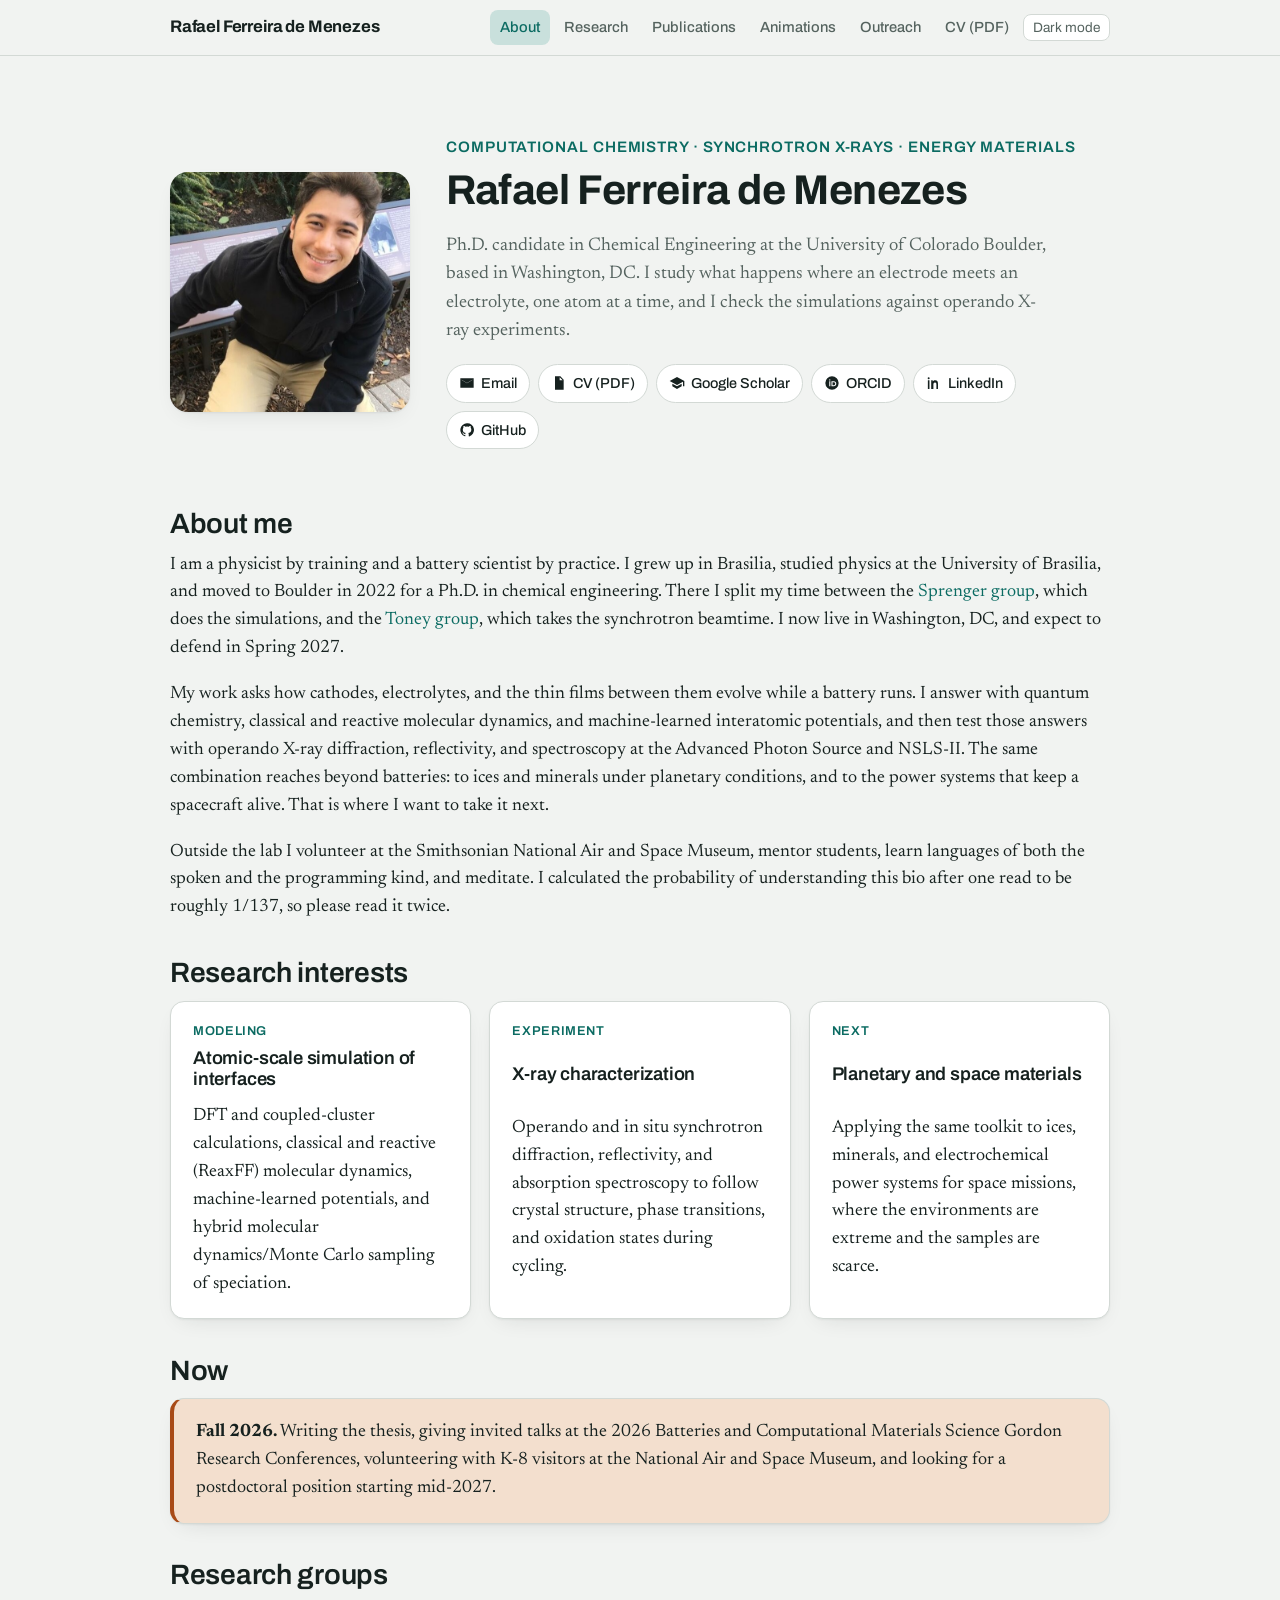
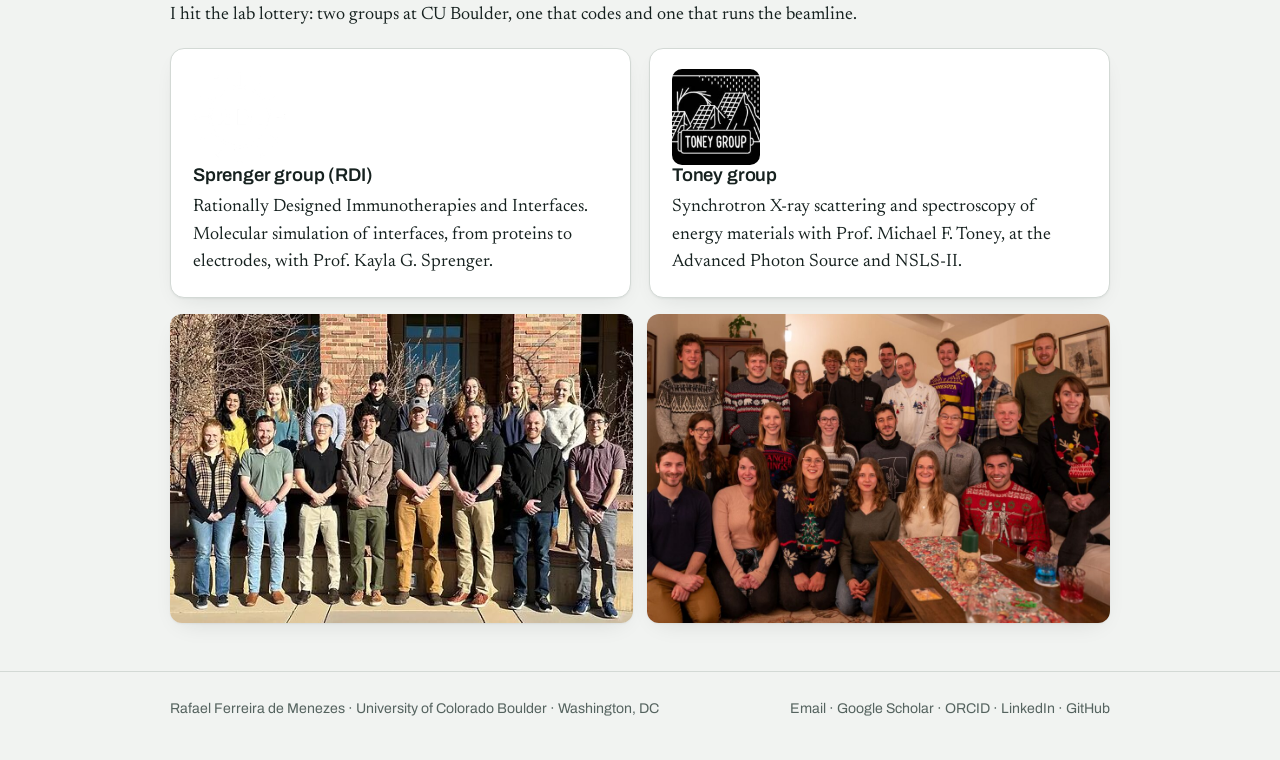
==== index.html @ 825cf869 "Initial site: about, research, publications, animations, outreach Co-Authored-By: Claude Fable 5.1 <" ====
<!DOCTYPE html>
<html lang="en">
<head>
<meta charset="utf-8">
<meta name="viewport" content="width=device-width, initial-scale=1">
<title>Rafael Ferreira de Menezes</title>
<meta name="description" content="Computational chemist and materials scientist. PhD candidate at CU Boulder working on electrochemical interfaces with molecular simulation and synchrotron X-rays.">
<meta property="og:title" content="Rafael Ferreira de Menezes">
<meta property="og:description" content="Computational chemist and materials scientist. PhD candidate at CU Boulder working on electrochemical interfaces with molecular simulation and synchrotron X-rays.">
<meta property="og:type" content="website">
<meta property="og:url" content="https://res07.github.io/">
<meta property="og:image" content="https://res07.github.io/assets/img/headshot.jpg">
<link rel="canonical" href="https://res07.github.io/">
<link rel="icon" href="favicon.svg" type="image/svg+xml">
<link rel="preconnect" href="https://fonts.googleapis.com">
<link rel="preconnect" href="https://fonts.gstatic.com" crossorigin>
<link rel="stylesheet" href="https://fonts.googleapis.com/css2?family=Archivo:wght@500;600;700&family=Newsreader:opsz,wght@6..72,400;6..72,500;6..72,600&family=IBM+Plex+Mono:wght@400;500&display=swap">
<link rel="stylesheet" href="assets/css/style.css">
<script>try{var t=localStorage.getItem('theme');if(t==='dark'||t==='light')document.documentElement.setAttribute('data-theme',t);}catch(e){}</script>
</head>
<body>
<a class="skip" href="#main">Skip to content</a>
<header class="site-header"><div class="wrap">
  <a class="brand" href="index.html">Rafael Ferreira de Menezes</a>
  <nav class="main" aria-label="Main">
    <a href="index.html" aria-current="page">About</a><a href="research.html">Research</a><a href="publications.html">Publications</a><a href="animations.html">Animations</a><a href="outreach.html">Outreach</a><a href="assets/cv/Rafael_Ferreira_de_Menezes_CV.pdf">CV (PDF)</a>
    <button class="theme-btn" type="button" aria-label="Toggle color theme">Theme</button>
  </nav>
</div></header>
<main id="main" class="wrap">

<section class="hero">
  <img src="assets/img/headshot.jpg" alt="Rafael Ferreira de Menezes" width="240" height="240">
  <div>
    <div class="kicker">Computational chemistry · Synchrotron X-rays · Energy materials</div>
    <h1>Rafael Ferreira de Menezes</h1>
    <p class="lede">Ph.D. candidate in Chemical Engineering at the University of Colorado Boulder, based in Washington, DC. I study what happens where an electrode meets an electrolyte, one atom at a time, and I check the simulations against operando X-ray experiments.</p>
    <ul class="links">
<li><a href="mailto:ferreira.rafaeldemenezes@gmail.com"><svg viewBox="0 0 24 24"><path d="M2 5h20v14H2zM4 7v.5l8 5 8-5V7l-8 5z"/></svg>Email</a></li>
<li><a href="assets/cv/Rafael_Ferreira_de_Menezes_CV.pdf" target="_blank" rel="noopener"><svg viewBox="0 0 24 24"><path d="M6 2h8l5 5v15H6zm7 1.5V8h4.5zM8 11h8v1.5H8zm0 3h8v1.5H8zm0 3h5v1.5H8z"/></svg>CV (PDF)</a></li>
<li><a href="https://scholar.google.com/citations?user=69vW21YAAAAJ&amp;hl=en" target="_blank" rel="noopener"><svg viewBox="0 0 24 24"><path d="M12 3 1 9l11 6 9-4.9V17h2V9zM5 13.2V17l7 4 7-4v-3.8l-7 3.8z"/></svg>Google Scholar</a></li>
<li><a href="https://orcid.org/0000-0002-4908-3391" target="_blank" rel="noopener"><svg viewBox="0 0 24 24"><path d="M12 2a10 10 0 1 0 0 20 10 10 0 0 0 0-20zm-3.3 4.4a1 1 0 1 1 0 2 1 1 0 0 1 0-2zM7.9 9.3h1.6v7.5H7.9zm3.3 0h3.3c2.6 0 3.9 1.7 3.9 3.8s-1.3 3.7-3.9 3.7h-3.3zm1.6 1.4v4.7h1.6c1.7 0 2.4-1 2.4-2.3 0-1.4-.8-2.4-2.4-2.4z"/></svg>ORCID</a></li>
<li><a href="https://www.linkedin.com/in/rafael-ferreira-de-menezes/" target="_blank" rel="noopener"><svg viewBox="0 0 24 24"><path d="M4 3.5A1.5 1.5 0 1 1 4 6.5a1.5 1.5 0 0 1 0-3zM2.8 8h2.4v13H2.8zm5 0h2.3v1.8c.5-.9 1.7-2 3.6-2 3.6 0 4.3 2.4 4.3 5.4V21h-2.4v-6.2c0-1.5 0-3.4-2.1-3.4s-2.4 1.6-2.4 3.3V21H7.8z"/></svg>LinkedIn</a></li>
<li><a href="https://github.com/RES07" target="_blank" rel="noopener"><svg viewBox="0 0 24 24"><path d="M12 2a10 10 0 0 0-3.2 19.5c.5.1.7-.2.7-.5v-1.8c-2.8.6-3.4-1.2-3.4-1.2-.4-1.2-1.1-1.5-1.1-1.5-.9-.6.1-.6.1-.6 1 .1 1.5 1 1.5 1 .9 1.6 2.4 1.1 3 .9.1-.7.4-1.1.7-1.4-2.2-.2-4.6-1.1-4.6-4.9 0-1.1.4-2 1-2.7-.1-.3-.4-1.3.1-2.7 0 0 .8-.3 2.8 1a9.5 9.5 0 0 1 5 0c1.9-1.3 2.8-1 2.8-1 .5 1.4.2 2.4.1 2.7.6.7 1 1.6 1 2.7 0 3.8-2.4 4.7-4.6 4.9.4.3.7.9.7 1.9v2.8c0 .3.2.6.7.5A10 10 0 0 0 12 2z"/></svg>GitHub</a></li>
    </ul>
  </div>
</section>

<section>
  <h2>About me</h2>
  <p>I am a physicist by training and a battery scientist by practice. I grew up in Brasilia, studied physics at the University of Brasilia, and moved to Boulder in 2022 for a Ph.D. in chemical engineering. There I split my time between the <a href="https://www.colorado.edu/lab/sprenger/" target="_blank" rel="noopener">Sprenger group</a>, which does the simulations, and the <a href="https://www.colorado.edu/lab/toney/" target="_blank" rel="noopener">Toney group</a>, which takes the synchrotron beamtime. I now live in Washington, DC, and expect to defend in Spring 2027.</p>
  <p>My work asks how cathodes, electrolytes, and the thin films between them evolve while a battery runs. I answer with quantum chemistry, classical and reactive molecular dynamics, and machine-learned interatomic potentials, and then test those answers with operando X-ray diffraction, reflectivity, and spectroscopy at the Advanced Photon Source and NSLS-II. The same combination reaches beyond batteries: to ices and minerals under planetary conditions, and to the power systems that keep a spacecraft alive. That is where I want to take it next.</p>
  <p>Outside the lab I volunteer at the Smithsonian National Air and Space Museum, mentor students, learn languages of both the spoken and the programming kind, and meditate. I calculated the probability of understanding this bio after one read to be roughly 1/137, so please read it twice.</p>
</section>

<section>
  <h2>Research interests</h2>
  <div class="grid">
    <div class="card interest"><span class="tag">Modeling</span><h3>Atomic-scale simulation of interfaces</h3><p>DFT and coupled-cluster calculations, classical and reactive (ReaxFF) molecular dynamics, machine-learned potentials, and hybrid molecular dynamics/Monte Carlo sampling of speciation.</p></div>
    <div class="card interest"><span class="tag">Experiment</span><h3>X-ray characterization</h3><p>Operando and in situ synchrotron diffraction, reflectivity, and absorption spectroscopy to follow crystal structure, phase transitions, and oxidation states during cycling.</p></div>
    <div class="card interest"><span class="tag">Next</span><h3>Planetary and space materials</h3><p>Applying the same toolkit to ices, minerals, and electrochemical power systems for space missions, where the environments are extreme and the samples are scarce.</p></div>
  </div>
</section>

<section>
  <h2>Now</h2>
  <div class="card note">
    <p><b>Fall 2026.</b> Writing the thesis, giving invited talks at the 2026 Batteries and Computational Materials Science Gordon Research Conferences, volunteering with K-8 visitors at the National Air and Space Museum, and looking for a postdoctoral position starting mid-2027.</p>
  </div>
</section>

<section>
  <h2>Research groups</h2>
  <p>I hit the lab lottery: two groups at CU Boulder, one that codes and one that runs the beamline.</p>
  <div class="grid">
    <div class="card"><div class="logos"><img src="assets/img/groups/rdi_logo.png" alt="RDI group logo"></div><h3>Sprenger group (RDI)</h3><p>Rationally Designed Immunotherapies and Interfaces. Molecular simulation of interfaces, from proteins to electrodes, with Prof. Kayla G. Sprenger.</p></div>
    <div class="card"><div class="logos"><img src="assets/img/groups/toney_logo.png" alt="Toney group logo"></div><h3>Toney group</h3><p>Synchrotron X-ray scattering and spectroscopy of energy materials with Prof. Michael F. Toney, at the Advanced Photon Source and NSLS-II.</p></div>
  </div>
  <div class="photo-row" style="margin-top:16px">
    <img src="assets/img/groups/group_photo_a.jpg" alt="Group photo outdoors in Boulder" loading="lazy">
    <img src="assets/img/groups/group_photo_b.jpg" alt="Group holiday gathering" loading="lazy">
  </div>
</section>
</main>
<footer class="site-footer"><div class="wrap">
  <span>Rafael Ferreira de Menezes · University of Colorado Boulder · Washington, DC</span>
  <span><a href="mailto:ferreira.rafaeldemenezes@gmail.com">Email</a> · <a href="https://scholar.google.com/citations?user=69vW21YAAAAJ&amp;hl=en">Google Scholar</a> · <a href="https://orcid.org/0000-0002-4908-3391">ORCID</a> · <a href="https://www.linkedin.com/in/rafael-ferreira-de-menezes/">LinkedIn</a> · <a href="https://github.com/RES07">GitHub</a></span>
</div></footer>
<script src="assets/js/main.js"></script>
</body>
</html>
---- assets/css/style.css ----
/* Rafael Ferreira de Menezes, personal site. No framework. */
:root {
  --bg: #F1F3F1; --surface: #FFFFFF; --ink: #16211F; --ink-soft: #55635F; --ink-faint: #808E8A;
  --accent: #0B6B62; --accent-dim: #C9E0DC; --signal: #A84A16; --signal-dim: #F3DFCE; --rule: #D3D9D5;
  --shadow: 0 1px 2px rgba(22,33,31,.05), 0 8px 24px -12px rgba(22,33,31,.16);
  --display: "Archivo", "Helvetica Neue", Helvetica, Arial, sans-serif;
  --body: "Newsreader", Georgia, "Times New Roman", serif;
  --mono: "IBM Plex Mono", ui-monospace, "SF Mono", Menlo, monospace;
  --maxw: 980px;
  color-scheme: light;
}
@media (prefers-color-scheme: dark) {
  :root:not([data-theme="light"]) {
    --bg: #101614; --surface: #18201E; --ink: #E7EDEA; --ink-soft: #9BA9A4; --ink-faint: #74827D;
    --accent: #59C3B2; --accent-dim: #1D3B37; --signal: #E29059; --signal-dim: #3A2718; --rule: #2B3634;
    --shadow: 0 1px 2px rgba(0,0,0,.3), 0 8px 24px -12px rgba(0,0,0,.6);
    color-scheme: dark;
  }
}
:root[data-theme="dark"] {
  --bg: #101614; --surface: #18201E; --ink: #E7EDEA; --ink-soft: #9BA9A4; --ink-faint: #74827D;
  --accent: #59C3B2; --accent-dim: #1D3B37; --signal: #E29059; --signal-dim: #3A2718; --rule: #2B3634;
  --shadow: 0 1px 2px rgba(0,0,0,.3), 0 8px 24px -12px rgba(0,0,0,.6);
  color-scheme: dark;
}

* { box-sizing: border-box; }
html { -webkit-text-size-adjust: 100%; scroll-behavior: smooth; }
body { margin: 0; background: var(--bg); color: var(--ink); font-family: var(--body); font-size: 18px; line-height: 1.55; }
img, video { max-width: 100%; height: auto; display: block; }
a { color: var(--accent); text-decoration: none; }
a:hover { text-decoration: underline; text-underline-offset: 3px; }
h1, h2, h3, h4 { font-family: var(--display); line-height: 1.15; letter-spacing: -0.01em; margin: 0 0 .4em; }
h1 { font-size: clamp(1.9rem, 4vw, 2.6rem); font-weight: 700; }
h2 { font-size: clamp(1.4rem, 2.6vw, 1.75rem); font-weight: 600; margin-top: 2.2rem; }
h3 { font-size: 1.15rem; font-weight: 600; }
p { margin: 0 0 1em; }
small, .muted { color: var(--ink-soft); }
.mono { font-family: var(--mono); font-size: .85em; }
code { font-family: var(--mono); font-size: .9em; }

.wrap { max-width: var(--maxw); margin: 0 auto; padding: 0 20px; }

/* header / nav */
.site-header { position: sticky; top: 0; z-index: 20; background: color-mix(in srgb, var(--bg) 88%, transparent); backdrop-filter: blur(8px); border-bottom: 1px solid var(--rule); }
.site-header .wrap { display: flex; align-items: center; justify-content: space-between; gap: 12px; flex-wrap: wrap; padding-top: 10px; padding-bottom: 10px; }
.brand { font-family: var(--display); font-weight: 700; font-size: 1.05rem; color: var(--ink); letter-spacing: -0.01em; }
.brand:hover { text-decoration: none; color: var(--accent); }
nav.main { display: flex; gap: 4px; flex-wrap: wrap; align-items: center; }
nav.main a { font-family: var(--display); font-size: .92rem; font-weight: 500; color: var(--ink-soft); padding: 6px 10px; border-radius: 8px; }
nav.main a:hover { background: var(--accent-dim); color: var(--ink); text-decoration: none; }
nav.main a[aria-current="page"] { color: var(--accent); background: var(--accent-dim); }
.theme-btn { border: 1px solid var(--rule); background: var(--surface); color: var(--ink-soft); border-radius: 8px; padding: 5px 9px; cursor: pointer; font-family: var(--display); font-size: .85rem; }
.theme-btn:hover { color: var(--ink); border-color: var(--accent); }

/* hero */
.hero { display: grid; grid-template-columns: 240px 1fr; gap: 36px; align-items: center; padding: 48px 0 24px; }
.hero img { width: 240px; height: 240px; object-fit: cover; object-position: 50% 20%; border-radius: 18px; box-shadow: var(--shadow); }
.hero .kicker { font-family: var(--display); color: var(--accent); font-weight: 600; font-size: .95rem; text-transform: uppercase; letter-spacing: .06em; margin-bottom: .5rem; }
.hero .lede { font-size: 1.15rem; color: var(--ink-soft); max-width: 60ch; }
@media (max-width: 680px) { .hero { grid-template-columns: 1fr; gap: 20px; padding-top: 28px; } .hero img { width: 160px; height: 160px; } }

.links { display: flex; flex-wrap: wrap; gap: 8px; margin: 14px 0 0; padding: 0; list-style: none; }
.links a { display: inline-flex; align-items: center; gap: 6px; font-family: var(--display); font-size: .9rem; font-weight: 500; padding: 7px 12px; border: 1px solid var(--rule); border-radius: 999px; background: var(--surface); color: var(--ink); }
.links a:hover { border-color: var(--accent); color: var(--accent); text-decoration: none; }
.links svg { width: 16px; height: 16px; fill: currentColor; }

/* sections and cards */
section { margin: 2rem 0; }
.grid { display: grid; grid-template-columns: repeat(auto-fit, minmax(260px, 1fr)); gap: 18px; }
.card { background: var(--surface); border: 1px solid var(--rule); border-radius: 14px; padding: 20px 22px; box-shadow: var(--shadow); }
.card h3 { margin-top: 0; }
.card p:last-child { margin-bottom: 0; }
.card.note { border-left: 4px solid var(--signal); background: var(--signal-dim); }
.interest { display: grid; grid-template-columns: 1fr; gap: 6px; }
.interest .tag { font-family: var(--display); font-size: .8rem; font-weight: 600; color: var(--accent); text-transform: uppercase; letter-spacing: .05em; }

/* project blocks */
.project { display: grid; grid-template-columns: 1.1fr 1fr; gap: 28px; align-items: start; padding: 28px 0; border-top: 1px solid var(--rule); }
.project:first-of-type { border-top: 0; }
.project .media { background: var(--surface); border: 1px solid var(--rule); border-radius: 14px; overflow: hidden; box-shadow: var(--shadow); }
.project .media.dark { background: #0B0F0E; }
.project .media img, .project .media video { width: 100%; }
.project .media.pair { display: grid; grid-template-columns: 1fr 1fr; gap: 0; }
.project figcaption { font-family: var(--display); font-size: .82rem; color: var(--ink-soft); padding: 8px 12px; border-top: 1px solid var(--rule); }
@media (max-width: 760px) { .project { grid-template-columns: 1fr; } }
figure { margin: 0; }

/* animations gallery */
.clips { display: grid; grid-template-columns: repeat(auto-fit, minmax(420px, 1fr)); gap: 22px; }
@media (max-width: 480px) { .clips { grid-template-columns: 1fr; } }
.clip { background: var(--surface); border: 1px solid var(--rule); border-radius: 14px; overflow: hidden; box-shadow: var(--shadow); }
.clip video { width: 100%; aspect-ratio: 2 / 1; background: #fbfaf7; }
.clip figcaption { padding: 14px 16px 16px; }
.clip figcaption h3 { margin-bottom: .3rem; }
.clip figcaption p { font-size: .98rem; color: var(--ink-soft); margin: 0; }

/* publications */
.pub-tabs { display: flex; gap: 6px; flex-wrap: wrap; margin: 12px 0 18px; }
.pub-tabs button { font-family: var(--display); font-size: .9rem; font-weight: 500; border: 1px solid var(--rule); background: var(--surface); color: var(--ink-soft); padding: 6px 12px; border-radius: 999px; cursor: pointer; }
.pub-tabs button[aria-pressed="true"] { background: var(--accent-dim); color: var(--accent); border-color: var(--accent); }
.pub-year { font-family: var(--display); font-weight: 700; color: var(--ink-faint); font-size: .95rem; margin: 22px 0 8px; letter-spacing: .04em; }
ol.pubs { list-style: none; padding: 0; margin: 0; counter-reset: pub; }
ol.pubs li { position: relative; padding: 12px 0 12px 44px; border-top: 1px solid var(--rule); font-size: 1rem; }
ol.pubs li::before { counter-increment: pub; content: "[" attr(data-n) "]"; position: absolute; left: 0; top: 13px; font-family: var(--mono); font-size: .85rem; color: var(--ink-faint); }
ol.pubs .t { font-weight: 500; color: var(--ink); }
ol.pubs .a { color: var(--ink-soft); }
ol.pubs .a b { color: var(--ink); font-weight: 600; }
ol.pubs .v { color: var(--ink-soft); font-style: italic; }
ol.pubs .doi { font-family: var(--mono); font-size: .82rem; }
.metrics { font-family: var(--display); font-size: .9rem; color: var(--ink-soft); }

/* outreach */
.story { display: grid; grid-template-columns: 300px 1fr; gap: 24px; align-items: start; padding: 22px 0; border-top: 1px solid var(--rule); }
.story:first-of-type { border-top: 0; }
.story img { border-radius: 12px; box-shadow: var(--shadow); width: 100%; aspect-ratio: 4 / 3; object-fit: cover; }
@media (max-width: 680px) { .story { grid-template-columns: 1fr; } }
.photo-row { display: grid; grid-template-columns: repeat(auto-fit, minmax(220px, 1fr)); gap: 14px; }
.photo-row img { border-radius: 12px; aspect-ratio: 3 / 2; object-fit: cover; box-shadow: var(--shadow); }
.logos { display: flex; gap: 20px; flex-wrap: wrap; align-items: center; }
.logos img { height: 96px; width: auto; border-radius: 10px; }

/* footer */
.site-footer { border-top: 1px solid var(--rule); margin-top: 3rem; padding: 26px 0 40px; color: var(--ink-soft); font-family: var(--display); font-size: .88rem; }
.site-footer .wrap { display: flex; flex-wrap: wrap; justify-content: space-between; gap: 10px; }
.site-footer a { color: var(--ink-soft); }
.site-footer a:hover { color: var(--accent); }
.skip { position: absolute; left: -9999px; }
.skip:focus { left: 12px; top: 12px; background: var(--surface); padding: 8px; z-index: 50; }
@media (prefers-reduced-motion: reduce) { html { scroll-behavior: auto; } }
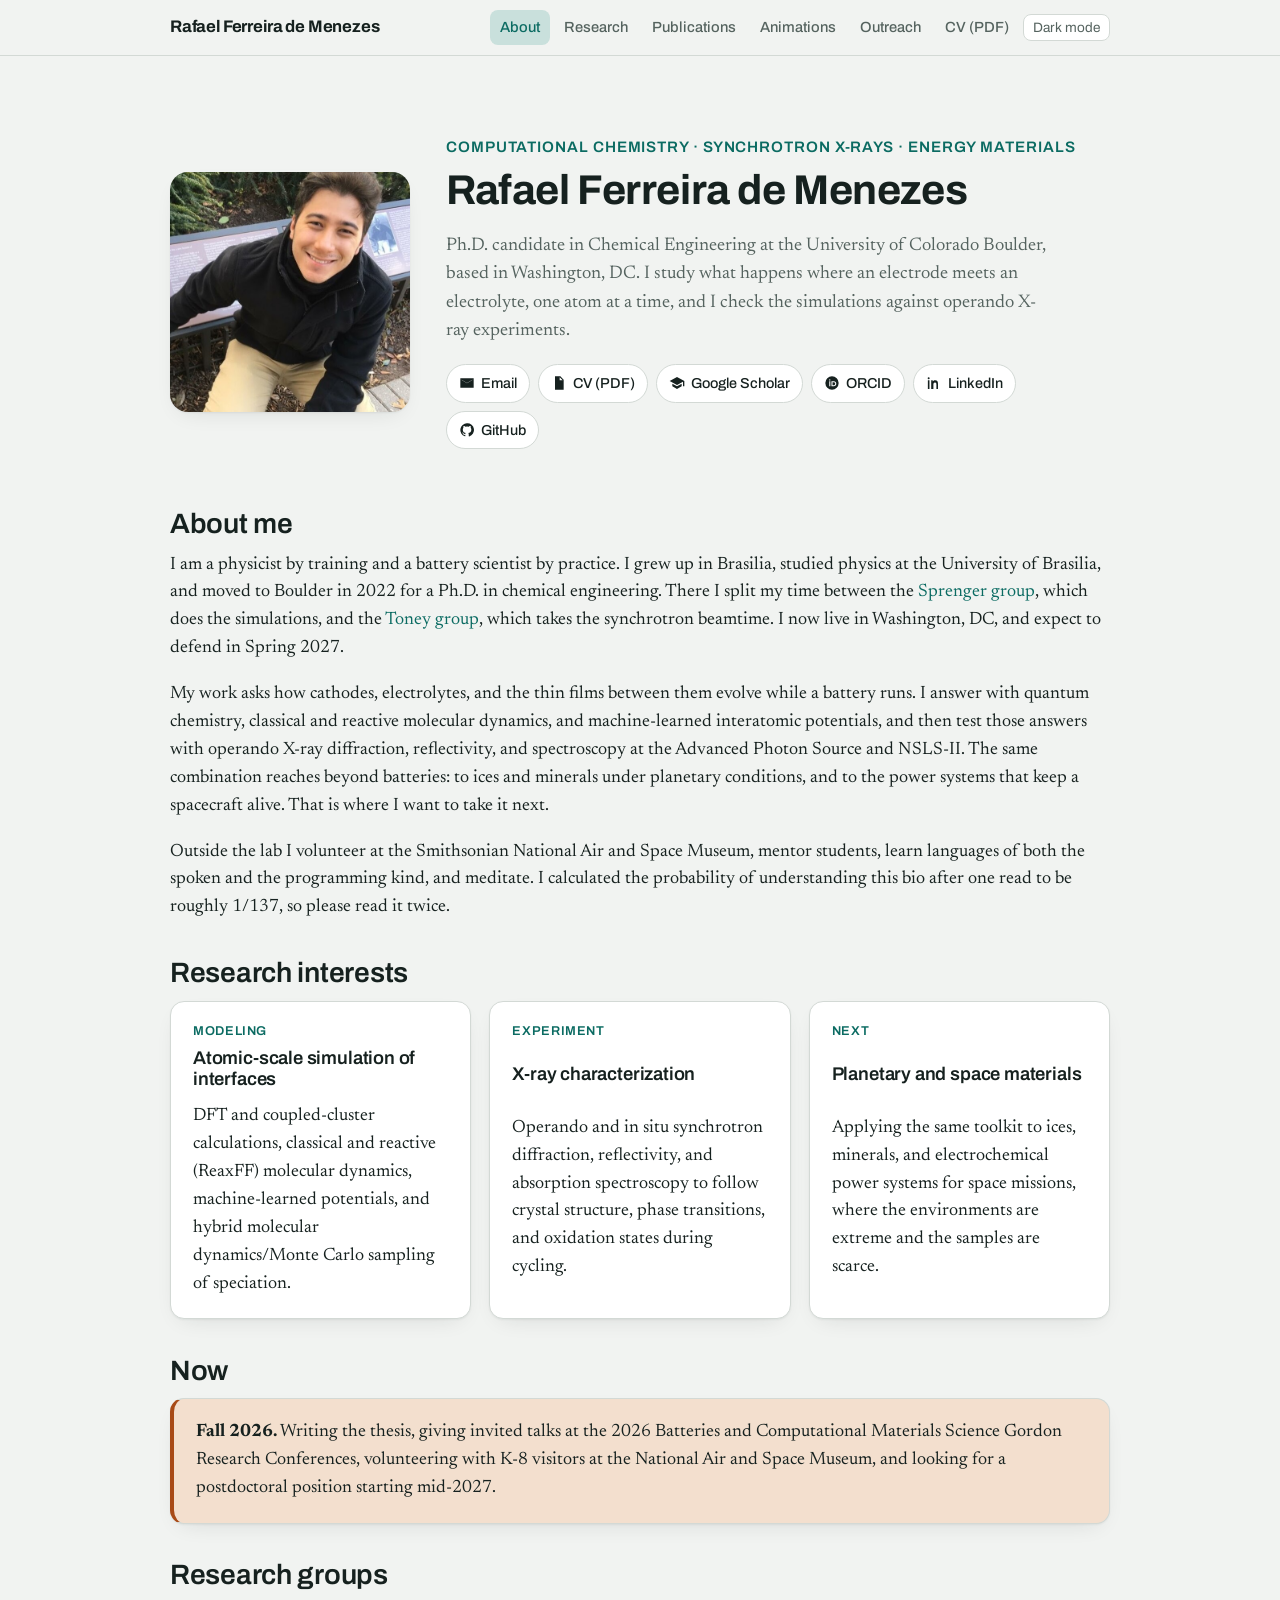
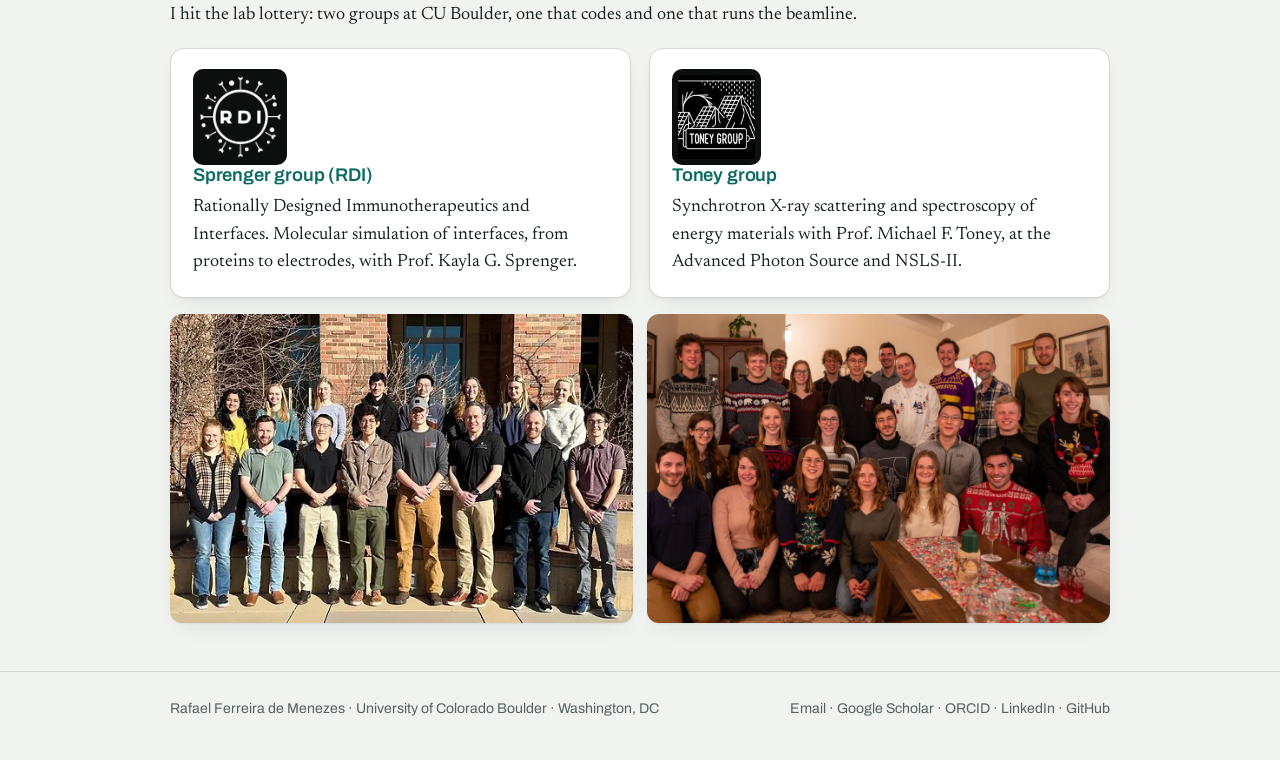
==== commit 6d1d200f: "Fix research group links Co-Authored-By: Claude Fable 5.1 <noreply@anthropic.com> Claude-Session: ht" ====
--- a/index.html
+++ b/index.html
@@ -48,7 +48,7 @@
 
 <section>
   <h2>About me</h2>
-  <p>I am a physicist by training and a battery scientist by practice. I grew up in Brasilia, studied physics at the University of Brasilia, and moved to Boulder in 2022 for a Ph.D. in chemical engineering. There I split my time between the <a href="https://www.colorado.edu/lab/sprenger/" target="_blank" rel="noopener">Sprenger group</a>, which does the simulations, and the <a href="https://www.colorado.edu/lab/toney/" target="_blank" rel="noopener">Toney group</a>, which takes the synchrotron beamtime. I now live in Washington, DC, and expect to defend in Spring 2027.</p>
+  <p>I am a physicist by training and a battery scientist by practice. I grew up in Brasilia, studied physics at the University of Brasilia, and moved to Boulder in 2022 for a Ph.D. in chemical engineering. There I split my time between the <a href="https://www.sprengergroup.com/" target="_blank" rel="noopener">Sprenger group</a>, which does the simulations, and the <a href="https://www.colorado.edu/lab/toney-group/" target="_blank" rel="noopener">Toney group</a>, which takes the synchrotron beamtime. I now live in Washington, DC, and expect to defend in Spring 2027.</p>
   <p>My work asks how cathodes, electrolytes, and the thin films between them evolve while a battery runs. I answer with quantum chemistry, classical and reactive molecular dynamics, and machine-learned interatomic potentials, and then test those answers with operando X-ray diffraction, reflectivity, and spectroscopy at the Advanced Photon Source and NSLS-II. The same combination reaches beyond batteries: to ices and minerals under planetary conditions, and to the power systems that keep a spacecraft alive. That is where I want to take it next.</p>
   <p>Outside the lab I volunteer at the Smithsonian National Air and Space Museum, mentor students, learn languages of both the spoken and the programming kind, and meditate. I calculated the probability of understanding this bio after one read to be roughly 1/137, so please read it twice.</p>
 </section>
@@ -73,8 +73,8 @@
   <h2>Research groups</h2>
   <p>I hit the lab lottery: two groups at CU Boulder, one that codes and one that runs the beamline.</p>
   <div class="grid">
-    <div class="card"><div class="logos"><img src="assets/img/groups/rdi_logo.png" alt="RDI group logo"></div><h3>Sprenger group (RDI)</h3><p>Rationally Designed Immunotherapies and Interfaces. Molecular simulation of interfaces, from proteins to electrodes, with Prof. Kayla G. Sprenger.</p></div>
-    <div class="card"><div class="logos"><img src="assets/img/groups/toney_logo.png" alt="Toney group logo"></div><h3>Toney group</h3><p>Synchrotron X-ray scattering and spectroscopy of energy materials with Prof. Michael F. Toney, at the Advanced Photon Source and NSLS-II.</p></div>
+    <div class="card"><div class="logos"><img src="assets/img/groups/rdi_logo.png" alt="RDI group logo"></div><h3><a href="https://www.sprengergroup.com/" target="_blank" rel="noopener">Sprenger group (RDI)</a></h3><p>Rationally Designed Immunotherapeutics and Interfaces. Molecular simulation of interfaces, from proteins to electrodes, with Prof. Kayla G. Sprenger.</p></div>
+    <div class="card"><div class="logos"><img src="assets/img/groups/toney_logo.png" alt="Toney group logo"></div><h3><a href="https://www.colorado.edu/lab/toney-group/" target="_blank" rel="noopener">Toney group</a></h3><p>Synchrotron X-ray scattering and spectroscopy of energy materials with Prof. Michael F. Toney, at the Advanced Photon Source and NSLS-II.</p></div>
   </div>
   <div class="photo-row" style="margin-top:16px">
     <img src="assets/img/groups/group_photo_a.jpg" alt="Group photo outdoors in Boulder" loading="lazy">
--- a/assets/css/style.css
+++ b/assets/css/style.css
@@ -81,6 +81,9 @@
 .project .media { background: var(--surface); border: 1px solid var(--rule); border-radius: 14px; overflow: hidden; box-shadow: var(--shadow); }
 .project .media.dark { background: #0B0F0E; }
 .project .media img, .project .media video { width: 100%; }
+.project .media video.tall { width: auto; max-height: 460px; margin: 0 auto; }
+.project .media.pair video { max-height: 320px; width: auto; margin: 0 auto; }
+.project .media.pair { align-items: center; }
 .project .media.pair { display: grid; grid-template-columns: 1fr 1fr; gap: 0; }
 .project figcaption { font-family: var(--display); font-size: .82rem; color: var(--ink-soft); padding: 8px 12px; border-top: 1px solid var(--rule); }
 @media (max-width: 760px) { .project { grid-template-columns: 1fr; } }
@@ -118,7 +121,7 @@
 .photo-row { display: grid; grid-template-columns: repeat(auto-fit, minmax(220px, 1fr)); gap: 14px; }
 .photo-row img { border-radius: 12px; aspect-ratio: 3 / 2; object-fit: cover; box-shadow: var(--shadow); }
 .logos { display: flex; gap: 20px; flex-wrap: wrap; align-items: center; }
-.logos img { height: 96px; width: auto; border-radius: 10px; }
+.logos img { height: 96px; width: auto; border-radius: 10px; background: #0B0F0E; padding: 6px; }
 
 /* footer */
 .site-footer { border-top: 1px solid var(--rule); margin-top: 3rem; padding: 26px 0 40px; color: var(--ink-soft); font-family: var(--display); font-size: .88rem; }
